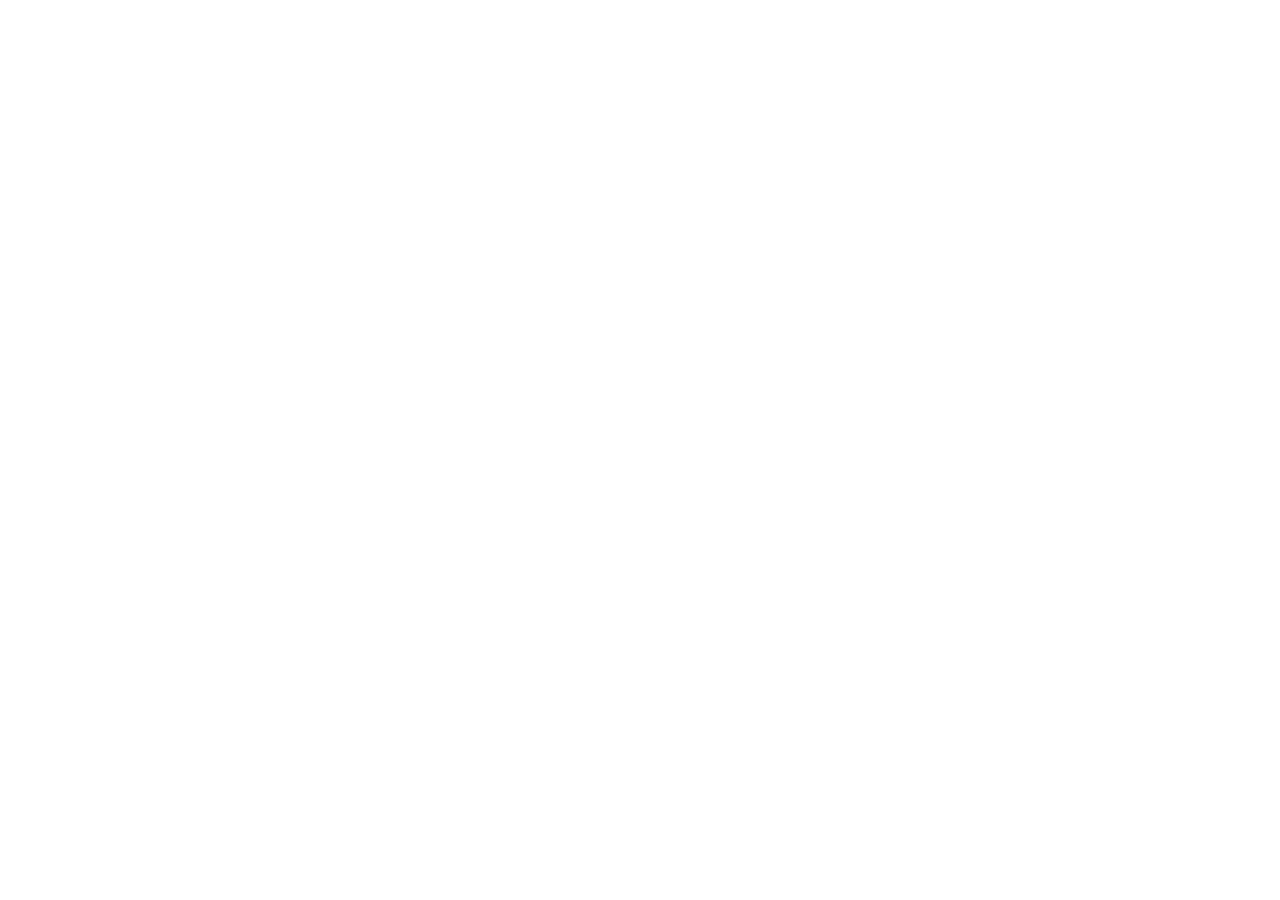
==== JS_WEEK1/index1.html @ 717a6b31 "modificaciones al proyecto" ====
<!DOCTYPE html>
<html lang="en">
<head>
    <meta charset="UTF-8">
    <meta name="viewport" content="width=device-width, initial-scale=1.0">
    <title>Document</title>
</head>
<body>


    <script src="sistemainteractivo.js"></script>    
</body>
</html>
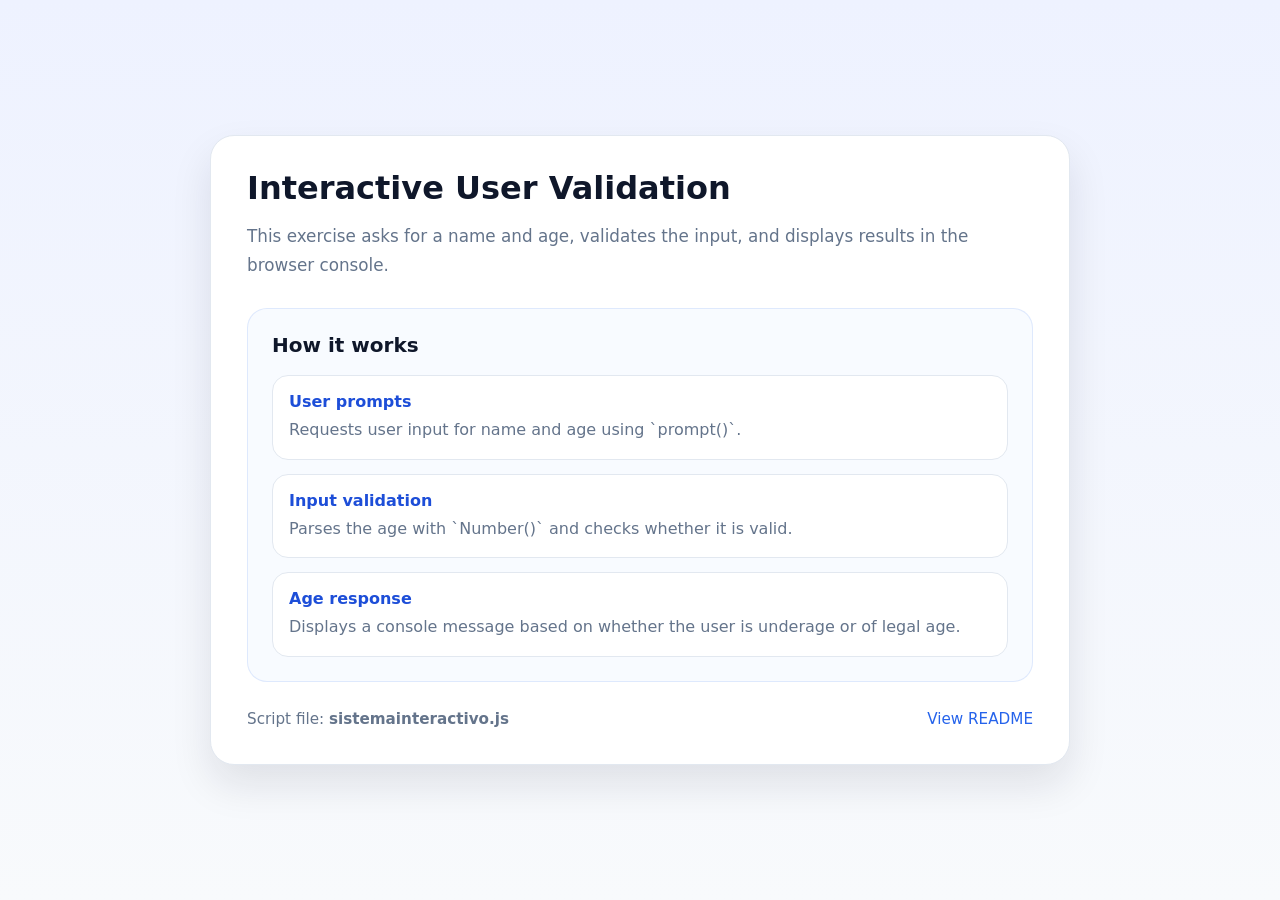
==== commit b646f44a: "update files" ====
--- a/JS_WEEK1/index1.html
+++ b/JS_WEEK1/index1.html
@@ -3,11 +3,40 @@
 <head>
     <meta charset="UTF-8">
     <meta name="viewport" content="width=device-width, initial-scale=1.0">
-    <title>Document</title>
+    <title>Interactive User Validation</title>
+    <link rel="stylesheet" href="styles.css">
 </head>
 <body>
+    <main>
+        <header>
+            <h1>Interactive User Validation</h1>
+            <p class="lead">This exercise asks for a name and age, validates the input, and displays results in the browser console.</p>
+        </header>
 
+        <section class="card">
+            <h2>How it works</h2>
+            <ul class="card-list">
+                <li>
+                    <strong>User prompts</strong>
+                    <span>Requests user input for name and age using `prompt()`.</span>
+                </li>
+                <li>
+                    <strong>Input validation</strong>
+                    <span>Parses the age with `Number()` and checks whether it is valid.</span>
+                </li>
+                <li>
+                    <strong>Age response</strong>
+                    <span>Displays a console message based on whether the user is underage or of legal age.</span>
+                </li>
+            </ul>
+        </section>
 
-    <script src="sistemainteractivo.js"></script>    
+        <footer>
+            <span>Script file: <strong>sistemainteractivo.js</strong></span>
+            <a href="README.md">View README</a>
+        </footer>
+    </main>
+
+    <script src="sistemainteractivo.js"></script>
 </body>
 </html>
--- a/JS_WEEK1/styles.css
+++ b/JS_WEEK1/styles.css
@@ -0,0 +1,121 @@
+/* JS_WEEK1 Professional Styles */
+:root {
+    --bg: #f2f7ff;
+    --surface: #ffffff;
+    --primary: #2563eb;
+    --secondary: #1d4ed8;
+    --text: #0f172a;
+    --muted: #64748b;
+    --border: #e2e8f0;
+    --shadow: 0 20px 40px rgba(15, 23, 42, 0.1);
+}
+
+* {
+    box-sizing: border-box;
+}
+
+body {
+    margin: 0;
+    min-height: 100vh;
+    font-family: Inter, system-ui, -apple-system, BlinkMacSystemFont, "Segoe UI", sans-serif;
+    background: linear-gradient(180deg, #eef2ff 0%, #f8fafc 100%);
+    color: var(--text);
+    display: flex;
+    align-items: center;
+    justify-content: center;
+    padding: 24px;
+}
+
+main {
+    width: min(860px, 100%);
+    background: var(--surface);
+    border: 1px solid var(--border);
+    border-radius: 24px;
+    box-shadow: var(--shadow);
+    padding: 36px;
+}
+
+header {
+    display: flex;
+    flex-direction: column;
+    gap: 16px;
+    margin-bottom: 28px;
+}
+
+h1 {
+    margin: 0;
+    font-size: clamp(2rem, 2.5vw, 2.75rem);
+    line-height: 1.05;
+}
+
+p.lead {
+    margin: 0;
+    color: var(--muted);
+    line-height: 1.75;
+    max-width: 46rem;
+    font-size: 1.05rem;
+}
+
+section.card {
+    background: #f8fbff;
+    border: 1px solid rgba(37, 99, 235, 0.12);
+    border-radius: 20px;
+    padding: 24px;
+}
+
+section.card h2 {
+    margin-top: 0;
+    font-size: 1.25rem;
+}
+
+ul.card-list {
+    list-style: none;
+    padding: 0;
+    margin: 18px 0 0;
+    display: grid;
+    gap: 14px;
+}
+
+ul.card-list li {
+    background: white;
+    border: 1px solid var(--border);
+    border-radius: 16px;
+    padding: 16px;
+    display: grid;
+    gap: 6px;
+}
+
+ul.card-list li strong {
+    display: block;
+    color: var(--secondary);
+    font-size: 1rem;
+}
+
+ul.card-list li span {
+    color: var(--muted);
+    line-height: 1.6;
+}
+
+footer {
+    margin-top: 28px;
+    display: flex;
+    justify-content: space-between;
+    flex-wrap: wrap;
+    gap: 12px;
+    color: var(--muted);
+    font-size: 0.95rem;
+}
+
+footer a {
+    color: var(--primary);
+    text-decoration: none;
+}
+
+@media (max-width: 640px) {
+    body {
+        padding: 16px;
+    }
+    main {
+        padding: 22px;
+    }
+}
